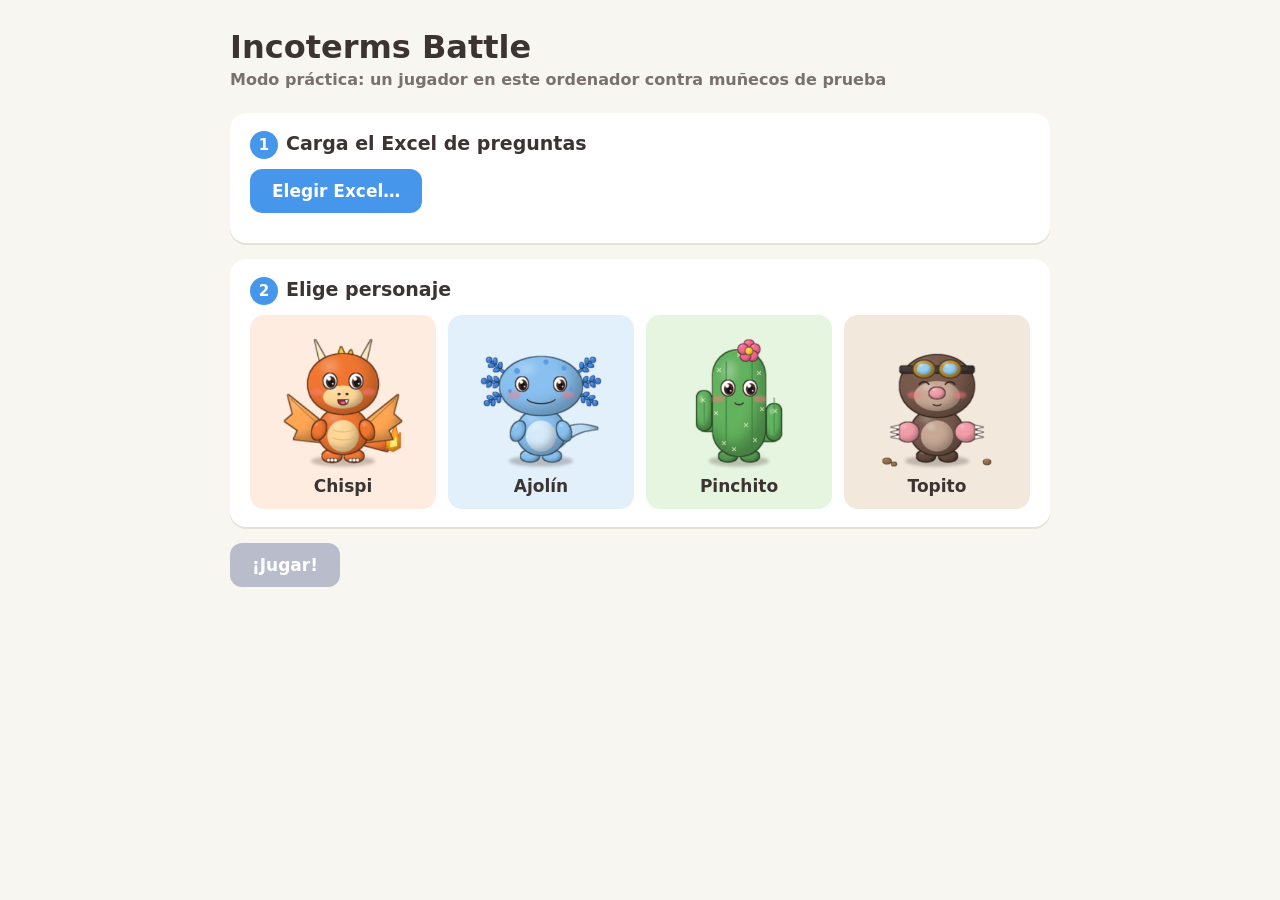
==== practica.html @ 34f5cca0 "Incoterms Battle: juego completo (fases 1-3)" ====
<!doctype html>
<html lang="es">
<head>
<meta charset="utf-8">
<meta name="viewport" content="width=device-width, initial-scale=1">
<title>Incoterms Battle · Práctica</title>
<link rel="stylesheet" href="css/estilo.css?v=9">
</head>
<body>

<div id="menu" class="pantalla">
  <div class="caja">
    <h1>Incoterms Battle</h1>
    <p class="sub">Modo práctica: un jugador en este ordenador contra muñecos de prueba</p>
    <div class="paso">
      <h2><span>1</span>Carga el Excel de preguntas</h2>
      <input type="file" id="archivo" accept=".xlsx,.xls" class="oculto">
      <button class="boton" id="botonExcel">Elegir Excel…</button>
      <div id="resumenExcel" class="resumen"></div>
    </div>
    <div class="paso">
      <h2><span>2</span>Elige personaje</h2>
      <div class="personajes" id="personajes"></div>
    </div>
    <button class="boton verde" id="botonJugar" disabled>¡Jugar!</button>
  </div>
</div>

<script src="img/sprites_datos.js?v=9"></script>
<script src="js/excel.js?v=9"></script>
<script src="js/mapa.js?v=9"></script>
<script src="js/sprites.js?v=9"></script>
<script src="js/comun.js?v=9"></script>
<script src="js/sonido.js?v=9"></script>
<script src="js/correccion.js?v=9"></script>
<script src="js/motor.js?v=9"></script>
<script src="js/practica.js?v=9"></script>
</body>
</html>
---- css/estilo.css ----
:root {
  --fondo: #1c203a;
  --barra: #1c203a;
  --texto-suave: #c8cdeb;
  --azul: #4696eb;
  --verde: #3caa5a;
  --ambar: #f0a818;
  --rojo: #e2363f;
  --crema: #f8f6f0;
  --tinta: #3c3432;
}
* { box-sizing: border-box; }
html, body { margin: 0; height: 100%; background: var(--fondo); font-family: "Segoe UI", "DejaVu Sans", Arial, sans-serif; overflow: hidden; }
button { font-family: inherit; cursor: pointer; }
.oculto { display: none !important; }

/* ---------- pantallas de menú ---------- */
.pantalla { position: fixed; inset: 0; overflow: auto; background: var(--crema); color: var(--tinta); }
.pantalla .caja { max-width: 860px; margin: 0 auto; padding: 28px 20px 60px; }
.pantalla .caja.estrecha { max-width: 480px; padding-top: 60px; }
.pantalla .caja.ancha { max-width: 1100px; }
.pantalla h1 { margin: 0 0 4px; font-size: 32px; }
.pantalla .sub { margin: 0 0 24px; color: #7a706c; font-weight: 600; }
.pantalla .pie { text-align: center; color: #7a706c; }
.pantalla .pie a { color: #4a6cb0; }
.error { color: var(--rojo); font-weight: 700; margin-top: 10px; min-height: 1.2em; }
.nota { color: #8a807c; font-size: 14px; margin: 6px 0 0; }
.campo { display: block; font-weight: 700; margin-bottom: 14px; }
.campo input { display: block; width: 100%; margin-top: 6px; padding: 12px 14px; font-size: 20px; border: 2px solid #dcd8ce; border-radius: 12px; font-family: inherit; }
.campo input:focus { outline: none; border-color: var(--azul); }
.campo input.codigo { font-size: 30px; letter-spacing: 8px; text-transform: uppercase; text-align: center; font-weight: 800; }
.campo.en-linea { display: flex; align-items: center; justify-content: space-between; gap: 16px; max-width: 420px; }
.campo.en-linea input { width: 110px; margin: 0; font-size: 18px; padding: 8px 10px; }
.boton.ancho { width: 100%; }
.boton.grande { font-size: 24px; padding: 16px 40px; }
.boton.rojo { background: var(--rojo); }
.lista-sala { display: grid; grid-template-columns: repeat(auto-fill, minmax(130px, 1fr)); gap: 10px; }
.en-sala { background: #f7f5ef; border-radius: 12px; padding: 6px 6px 10px; text-align: center; font-weight: 700; position: relative; overflow-wrap: anywhere; }
.en-sala canvas { width: 80px; height: 80px; display: block; margin: 0 auto 2px; }
.en-sala.yo { box-shadow: 0 0 0 3px var(--azul); }
.en-sala.apagado { opacity: .5; }
.en-sala .expulsar { position: absolute; top: 4px; right: 4px; border: 0; border-radius: 8px; background: #f3d6d8; color: #a8232b; font-size: 12px; font-weight: 700; padding: 3px 7px; }
.cabecera-sala { display: flex; justify-content: space-between; align-items: center; gap: 20px; margin-bottom: 20px; flex-wrap: wrap; }
.cabecera-sala .sub { margin: 0; }
.codigo-grande { font-size: 96px; font-weight: 900; letter-spacing: 14px; color: #2c3150; line-height: 1.1; }
.acciones { display: flex; flex-direction: column; gap: 10px; align-items: stretch; }
.pantalla.oscura { background: var(--fondo); color: #fff; }
.cabecera-panel { display: flex; gap: 40px; align-items: center; margin-bottom: 20px; flex-wrap: wrap; }
.cabecera-panel .acciones { margin-left: auto; }
.etiqueta { color: #9aa2cc; font-weight: 700; font-size: 14px; }
.reloj-grande { font-size: 40px; font-weight: 800; color: #ffe15a; }
.tabla-alumnos { width: 100%; border-collapse: separate; border-spacing: 0 6px; font-size: 17px; }
.tabla-alumnos th { text-align: left; color: #9aa2cc; font-size: 14px; padding: 0 10px; }
.tabla-alumnos td { background: #2a2f52; padding: 6px 10px; font-weight: 700; }
.tabla-alumnos td:first-child { border-radius: 10px 0 0 10px; width: 50px; }
.tabla-alumnos td:last-child { border-radius: 0 10px 10px 0; }
.tabla-alumnos canvas { width: 40px; height: 40px; display: block; }
.mini-vida { position: relative; width: 140px; height: 18px; background: #3c405a; border-radius: 7px; overflow: hidden; }
.mini-vida div { height: 100%; background: #5ac85a; }
.mini-vida span { position: absolute; inset: 0; text-align: center; font-size: 12px; line-height: 18px; color: #fff; }
td.vivo { color: #7be08a; } td.eliminado { color: #ff8a90; } td.desconectado { color: #c8c8d0; }

/* calendario editable y panel del profesor */
.tabla-cal { border-collapse: collapse; margin: 8px 0; }
.tabla-cal th { text-align: left; font-size: 13px; color: #8a807c; padding: 4px 8px; }
.tabla-cal td { padding: 3px 8px; }
.tabla-cal input, .tabla-cal select, .ancho-sel select { font-family: inherit; font-size: 16px; padding: 6px 8px; border: 2px solid #dcd8ce; border-radius: 8px; }
.tabla-cal input { width: 80px; }
.tabla-cal .quitar { border: 0; background: #f3d6d8; color: #a8232b; border-radius: 8px; padding: 6px 10px; font-weight: 700; }
.botones-cal { display: flex; gap: 8px; margin-bottom: 14px; }
.botones-cal .boton { padding: 8px 14px; font-size: 14px; }
.campo.ancho-sel { max-width: 640px; }
.cabecera-panel { gap: 30px; }
.cabecera-panel .acciones.fila { flex-direction: row; flex-wrap: wrap; }
.cabecera-panel .acciones .boton { padding: 10px 16px; font-size: 15px; }
.reloj-grande.lila { color: #cbb8ff; } .reloj-grande.blanco { color: #fff; letter-spacing: 3px; }
#proximoEj { font-size: 30px; }
.caja-ej { background: #2a2f52; border-radius: 12px; padding: 10px 14px; margin-bottom: 14px; display: flex; flex-wrap: wrap; gap: 12px; align-items: center; justify-content: space-between; font-size: 17px; }
.caja-ej .boton { padding: 6px 12px; font-size: 14px; }
.solucion { flex-basis: 100%; background: #fff; color: var(--tinta); border-radius: 10px; padding: 10px 14px; font-size: 15px; }
.solucion pre { white-space: pre-wrap; font-family: inherit; margin: 6px 0 0; }
.panel-dos { display: grid; grid-template-columns: 1fr 260px; gap: 20px; align-items: start; }
.rankings { display: flex; flex-direction: column; gap: 14px; }
.ranking { background: #2a2f52; border-radius: 12px; padding: 10px 14px; }
.ranking.lila { background: #3a3366; }
.ranking h3 { margin: 0 0 6px; font-size: 16px; color: #ffe15a; }
.ranking.lila h3 { color: #cbb8ff; }
.ranking ol { margin: 0; padding-left: 22px; }
.ranking li { padding: 2px 0; font-weight: 700; }
.ranking li b { float: right; }
td.fantasma { color: #cbb8ff; }

/* pantalla final */
.final { max-width: 1260px; margin: 0 auto; padding: 22px 16px 40px; }
.final-titulo { text-align: center; font-size: 40px; margin: 0; }
.final-subtitulo { text-align: center; color: #7a706c; font-weight: 700; margin: 4px 0 18px; }
.final-dos { display: grid; grid-template-columns: 1fr 1fr; gap: 22px; }
@media (max-width: 900px) { .final-dos { grid-template-columns: 1fr; } }
.final-panel { background: #fff3d6; border: 2px solid #ecc76a; border-radius: 22px; padding: 18px 22px; }
.final-panel h2 { text-align: center; margin: 0; color: #9a6a00; text-transform: uppercase; letter-spacing: 1px; font-size: clamp(17px, 2.1vw, 26px); white-space: nowrap; }
.final-panel h2::before, .final-panel h2::after { content: " 👑 "; }
.final-sub { text-align: center; color: #7a706c; font-weight: 700; font-size: 14px; margin: 4px 0 10px; }
.final-panel.oscuro { background: #332e52; border-color: #6c5cc8; color: #fff; }
.final-panel.oscuro h2 { color: #e2d6ff; }
.final-panel.oscuro .final-sub, .final-panel.oscuro .final-pie { color: #b8a8f0; }
.podio { display: flex; justify-content: center; align-items: flex-end; gap: 12px; margin: 6px 0 12px; }
.podio-col, .podio-hueco { width: 31%; text-align: center; }
.podio-col canvas { display: block; margin: 0 auto -6px; }
.podio-bloque { border: 3px solid #fff; border-radius: 12px; padding: 8px 4px; color: #3c3432; }
.p1 .podio-bloque { background: #f5c637; min-height: 160px; }
.p2 .podio-bloque { background: #c3c9d6; min-height: 125px; }
.p3 .podio-bloque { background: #d4884f; min-height: 100px; }
.oscuro .p1 .podio-bloque { background: #cbb8ff; } .oscuro .p2 .podio-bloque { background: #a99ce0; } .oscuro .p3 .podio-bloque { background: #8f7cd0; }
.podio-col.yo .podio-bloque { box-shadow: 0 0 0 4px #e8582a; }
.oscuro .podio-col.yo .podio-bloque { box-shadow: 0 0 0 4px #ffd36a; }
.podio-nombre { font-weight: 800; font-size: 18px; overflow-wrap: anywhere; }
.podio-puntos { font-weight: 900; font-size: 28px; color: #fff; text-shadow: 0 1px 2px rgba(0,0,0,.3); }
.podio-detalle { font-size: 12px; font-weight: 700; color: #4a3a20; }
.podio-pos { font-weight: 800; color: #7a706c; margin-top: 4px; }
.oscuro .podio-pos { color: #b8a8f0; }
.final-lista { display: flex; flex-direction: column; gap: 6px; }
.final-fila { display: flex; align-items: center; gap: 10px; background: #fff; border: 2px solid #eee4cf; border-radius: 10px; padding: 4px 12px; }
.oscuro .final-fila { background: #45406a; border-color: #5a5288; }
.final-fila.yo { border-color: #e8582a; }
.oscuro .final-fila.yo { border-color: #ffd36a; }
.final-fila .pos { width: 24px; font-weight: 800; color: #8a807c; font-size: 18px; }
.oscuro .final-fila .pos { color: #b8a8f0; }
.final-fila .nom { flex: 1; display: flex; flex-direction: column; line-height: 1.15; }
.final-fila .nom small { color: #8a807c; font-weight: 700; }
.oscuro .final-fila .nom small { color: #b8a8f0; }
.final-fila .pts { font-weight: 900; font-size: 20px; }
.final-pie { text-align: center; color: #8a807c; font-size: 13px; font-weight: 700; margin: 12px 0 0; }
.acciones-final { text-align: center; margin-top: 20px; display: flex; gap: 12px; justify-content: center; }

/* cartel encima del juego (eliminado, pausa…) */
#cartel { position: absolute; left: 0; top: 84px; width: 960px; height: 640px; background: rgba(20,22,40,.55); display: flex; align-items: center; justify-content: center; }
.caja-cartel { background: #fff; color: var(--tinta); border-radius: 18px; padding: 26px 30px; max-width: 560px; text-align: center; }
.caja-cartel h2 { margin: 0 0 8px; font-size: 26px; }
.caja-cartel p { margin: 0; font-size: 17px; line-height: 1.4; }
.paso { background: #fff; border-radius: 16px; padding: 18px 20px; margin-bottom: 16px; box-shadow: 0 2px 0 #e6e1d6; }
.paso h2 { margin: 0 0 10px; font-size: 19px; }
.paso h2 span { display: inline-block; width: 28px; height: 28px; line-height: 28px; text-align: center; border-radius: 50%; background: var(--azul); color: #fff; font-size: 15px; margin-right: 8px; }
.boton { border: 0; border-radius: 12px; padding: 12px 22px; font-size: 17px; font-weight: 700; color: #fff; background: var(--azul); }
.boton.verde { background: var(--verde); }
.boton.gris { background: #8a8fa8; }
.boton:disabled { background: #b9bccb; cursor: not-allowed; }
.resumen { margin-top: 12px; font-size: 15px; line-height: 1.5; }
.resumen .ok { color: #2d8a4a; font-weight: 700; }
.resumen .aviso { color: #b06a00; }
.resumen .error { color: var(--rojo); font-weight: 700; margin: 0; }
.personajes { display: grid; grid-template-columns: repeat(4, 1fr); gap: 12px; }
.tarjeta-pj { border: 3px solid transparent; border-radius: 14px; padding: 8px 6px 10px; text-align: center; font-weight: 700; font-size: 17px; color: var(--tinta); }
.tarjeta-pj canvas { width: 100%; max-width: 150px; aspect-ratio: 1; display: block; margin: 0 auto; }
.tarjeta-pj.sel { border-color: var(--azul); box-shadow: 0 0 0 3px #cfe2fb; }
.pj-chispi { background: #ffece0; } .pj-ajolin { background: #e2f0fc; } .pj-pinchito { background: #e6f5e0; } .pj-topito { background: #f2e8dc; }

/* ---------- juego ---------- */
#juego { position: absolute; width: 960px; height: 798px; transform-origin: 0 0; background: var(--fondo); color: #fff; user-select: none; }
#hudArriba { position: absolute; left: 0; top: 0; width: 960px; height: 84px; }
#lienzo { position: absolute; left: 0; top: 84px; width: 960px; height: 640px; display: block; }
#hudAbajo { position: absolute; left: 0; top: 724px; width: 960px; height: 74px; }
#iconoPj { position: absolute; left: 18px; top: 18px; width: 48px; height: 48px; border-radius: 50%; border: 3px solid #ffbe28; background: #eb5a28; }
#nombrePj { position: absolute; left: 80px; top: 10px; font-size: 17px; font-weight: 700; }
#barraVida { position: absolute; left: 80px; top: 40px; width: 220px; height: 20px; border-radius: 8px; background: #3c405a; overflow: hidden; }
#barraVidaRelleno { height: 100%; background: #5ac85a; border-radius: 8px; transition: width .3s, background .3s; }
#textoVida { position: absolute; inset: 0; text-align: center; font-size: 13px; font-weight: 700; line-height: 20px; color: #142814; }
#contador { position: absolute; left: 330px; width: 300px; top: 31px; text-align: center; color: #b4bee6; font-size: 15px; font-weight: 700; }
#botonSonido { position: absolute; left: 662px; top: 24px; width: 40px; height: 36px; border: 0; border-radius: 10px; background: #343a5c; font-size: 18px; line-height: 36px; padding: 0; }
#botonSonido:hover { background: #454c74; }
#luna { position: absolute; left: 730px; top: 14px; width: 56px; height: 56px; }
#textoEjercicio { position: absolute; left: 792px; top: 18px; color: #c8cdeb; font-size: 14px; font-weight: 700; }
#relojEjercicio { position: absolute; left: 792px; top: 36px; color: #ffe15a; font-size: 24px; font-weight: 800; }
#estado { position: absolute; left: 24px; top: 12px; width: 330px; color: var(--texto-suave); font-size: 16px; font-weight: 700; line-height: 22px; }
#estadoAtaque { display: block; font-size: 13px; color: #8f96c0; }
#estadoAtaque.listo { color: #ffd36a; }
.casilla { position: absolute; top: 16px; height: 42px; border-radius: 10px; background: #343a5c; color: #7880aa; font-size: 16px; font-weight: 700; display: flex; align-items: center; justify-content: center; gap: 8px; }
.casilla canvas { filter: grayscale(1) opacity(.5); }
.casilla.on canvas { filter: none; }
#casEscudo { left: 370px; width: 180px; }
#casEscudo.on { background: var(--verde); color: #fff; }
#casPotenciador { left: 560px; width: 180px; }
#casPotenciador.on { background: var(--ambar); color: #fff; }
#botonPregunta { position: absolute; left: 755px; top: 16px; width: 185px; height: 42px; border: 0; border-radius: 10px; background: var(--azul); color: #fff; font-size: 16px; font-weight: 700; }
#botonPregunta:disabled { background: #343a5c; color: #7880aa; cursor: default; }

/* panel de pregunta */
#panelPregunta { position: absolute; left: 40px; right: 40px; bottom: 90px; background: #fff; color: var(--tinta); border-radius: 18px; padding: 18px 22px 16px; box-shadow: 0 10px 30px rgba(0,0,0,.35); }
#panelPregunta .cabecera { display: flex; justify-content: space-between; align-items: center; margin-bottom: 8px; color: #8a807c; font-size: 14px; font-weight: 700; }
#panelPregunta .cabecera button { border: 0; background: #eef0f6; color: #5a6080; border-radius: 8px; padding: 5px 10px; font-weight: 700; font-size: 13px; }
#textoPregunta { font-size: 21px; font-weight: 700; margin: 0 0 14px; line-height: 1.3; }
#opciones { display: grid; grid-template-columns: 1fr 1fr; gap: 8px; }
.opcion { text-align: left; border: 2px solid #e2e4ee; background: #f7f8fc; border-radius: 12px; padding: 10px 12px; font-size: 16px; color: var(--tinta); display: flex; gap: 10px; align-items: flex-start; line-height: 1.3; }
.opcion b { flex: 0 0 26px; height: 26px; border-radius: 50%; background: #dfe6f7; color: #3a64b0; text-align: center; line-height: 26px; font-size: 14px; }
.opcion:hover:not(:disabled) { border-color: var(--azul); background: #eef5ff; }
.opcion:disabled { cursor: default; }
.opcion.correcta { border-color: var(--verde); background: #e6f6ea; }
.opcion.correcta b { background: var(--verde); color: #fff; }
.opcion.fallada { border-color: var(--rojo); background: #fdecee; }
.opcion.fallada b { background: var(--rojo); color: #fff; }
#resultado { margin-top: 12px; padding: 12px 14px; border-radius: 12px; font-size: 16px; line-height: 1.4; display: flex; gap: 14px; align-items: center; }
#resultado.bien { background: #e6f6ea; }
#resultado.mal { background: #fdecee; }
#resultado .txt { flex: 1; }
#resultado .titulo { font-weight: 800; font-size: 18px; display: block; margin-bottom: 2px; }
#resultado.bien .titulo { color: #2d8a4a; } #resultado.mal .titulo { color: #c42a33; }

/* panel de ejercicio grande (tapa el mapa) */
#panelEjercicio { position: absolute; left: 24px; right: 24px; top: 96px; bottom: 86px; background: #fff; color: var(--tinta); border-radius: 18px; padding: 14px 22px 14px; box-shadow: 0 10px 30px rgba(0,0,0,.35); display: flex; flex-direction: column; gap: 8px; }
#panelEjercicio .cabecera { display: flex; justify-content: space-between; align-items: center; }
#ejTitulo { font-size: 19px; font-weight: 800; color: #5a3ca8; }
#panelEjercicio .cabecera button { border: 0; background: #eef0f6; color: #5a6080; border-radius: 8px; padding: 5px 10px; font-weight: 700; font-size: 13px; }
#ejAviso { font-size: 14px; font-weight: 700; color: #8a807c; }
#ejEnunciado { flex: 1; overflow: auto; background: #f8f6f0; border-radius: 12px; padding: 8px 16px; font-size: 15.5px; line-height: 1.45; user-select: text; }
#ejEnunciado p { margin: 6px 0; }
#ejEnunciado ul { margin: 4px 0 8px; padding-left: 22px; }
#ejEnunciado li { margin: 1px 0; }
#ejFormato { font-size: 14px; color: #6a6260; }
#ejFormato:empty { display: none; }
#ejCampos { display: flex; gap: 12px; flex-wrap: wrap; }
.ej-campo { display: flex; flex-direction: column; font-weight: 700; font-size: 14px; flex: 1 1 160px; }
.ej-campo.corto { flex: 0 0 120px; }
.ej-campo.largo { flex: 3 1 300px; }
.ej-campo input { margin-top: 4px; padding: 9px 12px; font-size: 18px; border: 2px solid #dcd8ce; border-radius: 10px; font-family: inherit; }
.ej-campo input:focus { outline: none; border-color: var(--azul); }
.ej-pie { display: flex; align-items: center; gap: 12px; }
#ejMensaje { flex: 1; font-weight: 700; font-size: 15px; }
#ejMensaje.mal { color: #c42a33; } #ejMensaje.bien { color: #2d8a4a; }
#ejSaltarTexto { color: #8a807c; font-size: 14px; font-weight: 600; }
.ej-pie .boton { padding: 10px 20px; font-size: 16px; }

/* avisos */
#avisos { position: absolute; left: 0; right: 0; top: 100px; display: flex; flex-direction: column; align-items: center; gap: 6px; pointer-events: none; }
.aviso-flotante { background: rgba(28,32,58,.92); color: #fff; padding: 10px 18px; border-radius: 12px; font-weight: 700; font-size: 17px; animation: aparece .25s ease-out; }
@keyframes aparece { from { transform: translateY(-8px); opacity: 0; } }

/* herramientas de prueba */
#pruebas { position: absolute; left: 8px; top: 92px; z-index: 5; font-size: 14px; }
#pruebas > button { border: 0; border-radius: 10px; padding: 6px 12px; background: #fff3c4; color: #6a5200; font-weight: 700; opacity: .9; }
#pruebasMenu { position: absolute; top: 36px; left: 0; width: 330px; background: #fff; border-radius: 12px; padding: 10px; display: flex; flex-direction: column; gap: 6px; box-shadow: 0 6px 20px rgba(0,0,0,.35); }
#pruebasMenu button { border: 0; border-radius: 8px; padding: 7px 10px; background: #eef0f6; color: #2c3150; font-weight: 600; text-align: left; }
#pruebasMenu button:hover { background: #dfe6f7; }
#pruebasMenu .nota { color: #8a807c; font-size: 12px; max-width: 230px; }
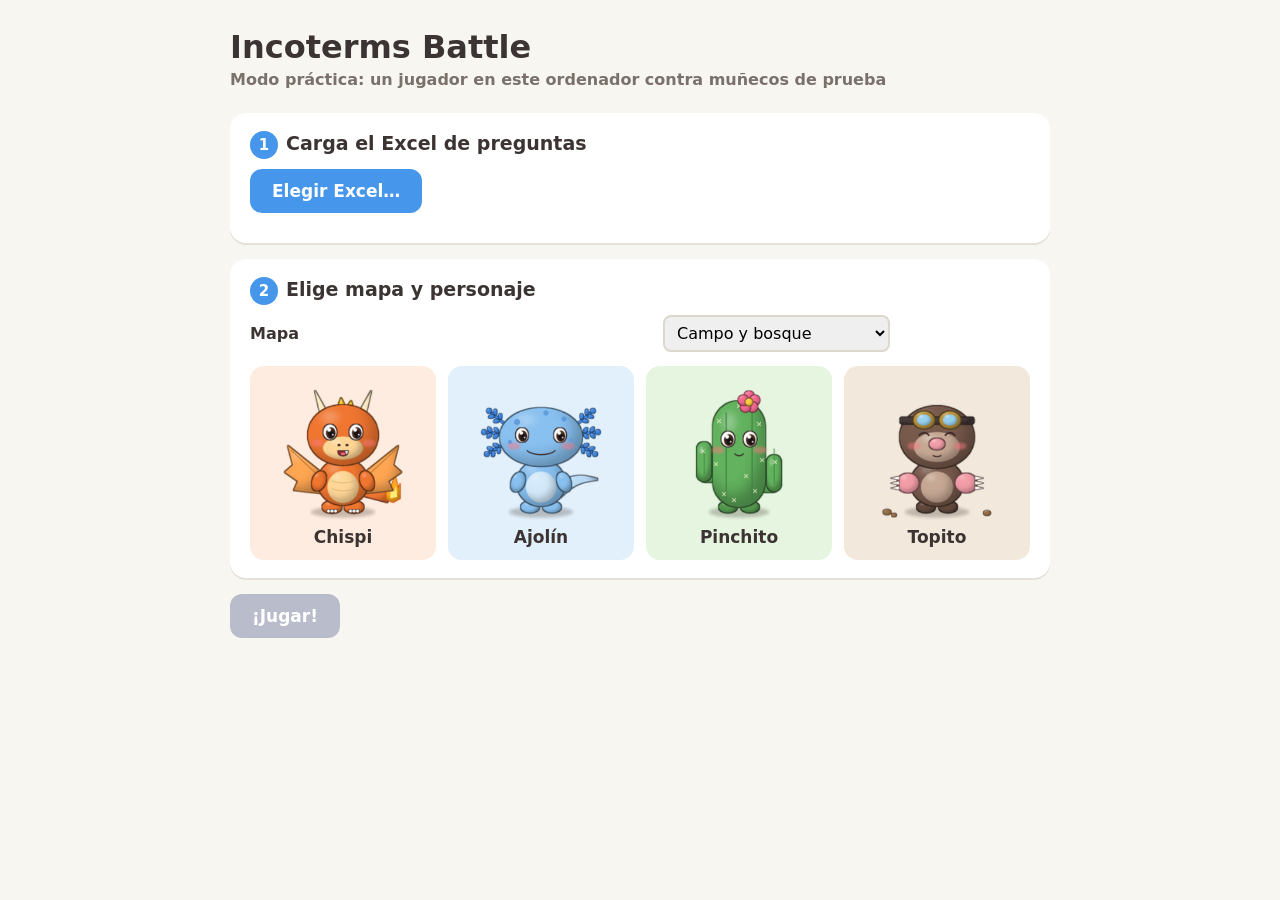
==== commit d9130306: "Nuevo mapa: Arnedo (zona del IES Celso Díaz) y elección de mapa al crear la partida Co-Authored-By: " ====
--- a/practica.html
+++ b/practica.html
@@ -4,7 +4,7 @@
 <meta charset="utf-8">
 <meta name="viewport" content="width=device-width, initial-scale=1">
 <title>Incoterms Battle · Práctica</title>
-<link rel="stylesheet" href="css/estilo.css?v=9">
+<link rel="stylesheet" href="css/estilo.css?v=12">
 </head>
 <body>
 
@@ -19,21 +19,23 @@
       <div id="resumenExcel" class="resumen"></div>
     </div>
     <div class="paso">
-      <h2><span>2</span>Elige personaje</h2>
+      <h2><span>2</span>Elige mapa y personaje</h2>
+      <label class="campo en-linea ancho-sel">Mapa<select id="selMapa"></select></label>
       <div class="personajes" id="personajes"></div>
     </div>
     <button class="boton verde" id="botonJugar" disabled>¡Jugar!</button>
   </div>
 </div>
 
-<script src="img/sprites_datos.js?v=9"></script>
-<script src="js/excel.js?v=9"></script>
-<script src="js/mapa.js?v=9"></script>
-<script src="js/sprites.js?v=9"></script>
-<script src="js/comun.js?v=9"></script>
-<script src="js/sonido.js?v=9"></script>
-<script src="js/correccion.js?v=9"></script>
-<script src="js/motor.js?v=9"></script>
-<script src="js/practica.js?v=9"></script>
+<script src="img/sprites_datos.js?v=12"></script>
+<script src="js/excel.js?v=12"></script>
+<script src="js/ciudad.js?v=12"></script>
+<script src="js/mapa.js?v=12"></script>
+<script src="js/sprites.js?v=12"></script>
+<script src="js/comun.js?v=12"></script>
+<script src="js/sonido.js?v=12"></script>
+<script src="js/correccion.js?v=12"></script>
+<script src="js/motor.js?v=12"></script>
+<script src="js/practica.js?v=12"></script>
 </body>
 </html>
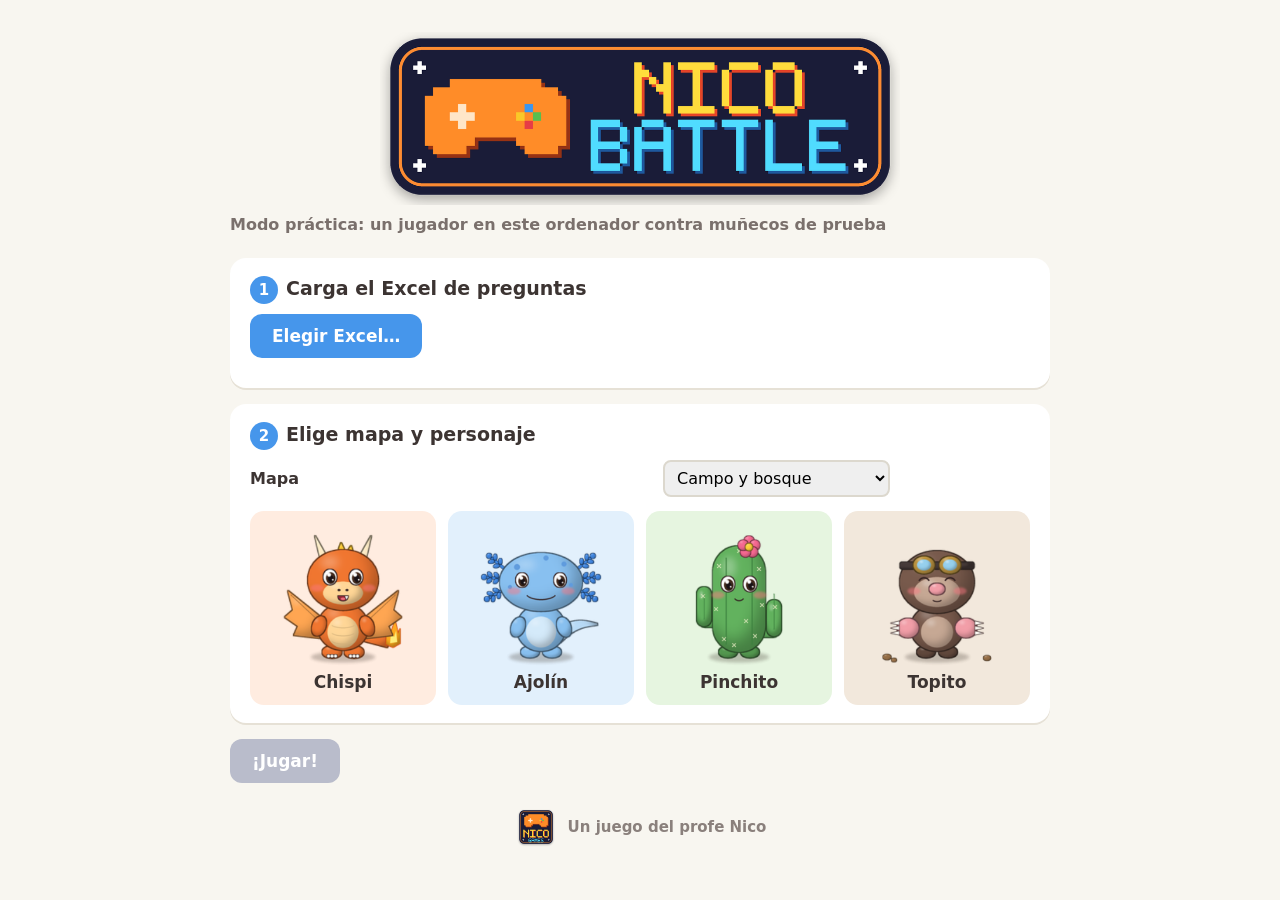
==== commit 19f3f46c: "Nico Battle: nuevo nombre, título y logo; más tiempo de movimiento; avanzar solo al acertar; botón «" ====
--- a/practica.html
+++ b/practica.html
@@ -3,14 +3,14 @@
 <head>
 <meta charset="utf-8">
 <meta name="viewport" content="width=device-width, initial-scale=1">
-<title>Incoterms Battle · Práctica</title>
-<link rel="stylesheet" href="css/estilo.css?v=12">
+<title>Nico Battle · Práctica</title>
+<link rel="stylesheet" href="css/estilo.css?v=14">
 </head>
 <body>
 
 <div id="menu" class="pantalla">
   <div class="caja">
-    <h1>Incoterms Battle</h1>
+    <img src="img/titulo.png?v=14" alt="Nico Battle" class="titulo-juego">
     <p class="sub">Modo práctica: un jugador en este ordenador contra muñecos de prueba</p>
     <div class="paso">
       <h2><span>1</span>Carga el Excel de preguntas</h2>
@@ -24,18 +24,19 @@
       <div class="personajes" id="personajes"></div>
     </div>
     <button class="boton verde" id="botonJugar" disabled>¡Jugar!</button>
+    <div class="firma"><img src="img/logo_nico.png?v=14" alt="Logo de Nico">Un juego del profe Nico</div>
   </div>
 </div>
 
-<script src="img/sprites_datos.js?v=12"></script>
-<script src="js/excel.js?v=12"></script>
-<script src="js/ciudad.js?v=12"></script>
-<script src="js/mapa.js?v=12"></script>
-<script src="js/sprites.js?v=12"></script>
-<script src="js/comun.js?v=12"></script>
-<script src="js/sonido.js?v=12"></script>
-<script src="js/correccion.js?v=12"></script>
-<script src="js/motor.js?v=12"></script>
-<script src="js/practica.js?v=12"></script>
+<script src="img/sprites_datos.js?v=14"></script>
+<script src="js/excel.js?v=14"></script>
+<script src="js/ciudad.js?v=14"></script>
+<script src="js/mapa.js?v=14"></script>
+<script src="js/sprites.js?v=14"></script>
+<script src="js/comun.js?v=14"></script>
+<script src="js/sonido.js?v=14"></script>
+<script src="js/correccion.js?v=14"></script>
+<script src="js/motor.js?v=14"></script>
+<script src="js/practica.js?v=14"></script>
 </body>
 </html>
--- a/css/estilo.css
+++ b/css/estilo.css
@@ -240,3 +240,10 @@
 #pruebasMenu button { border: 0; border-radius: 8px; padding: 7px 10px; background: #eef0f6; color: #2c3150; font-weight: 600; text-align: left; }
 #pruebasMenu button:hover { background: #dfe6f7; }
 #pruebasMenu .nota { color: #8a807c; font-size: 12px; max-width: 230px; }
+
+/* título del juego y firma de Nico */
+.titulo-juego { display: block; width: 100%; max-width: 520px; margin: 0 auto 10px; }
+.titulo-juego.izquierda { margin: 0 0 10px; max-width: 420px; }
+.firma { display: flex; align-items: center; justify-content: center; gap: 10px; margin-top: 22px; color: #8a807c; font-weight: 700; font-size: 15px; }
+.firma img { width: 44px; height: 44px; }
+.pantalla.oscura .firma { color: #9aa2cc; }
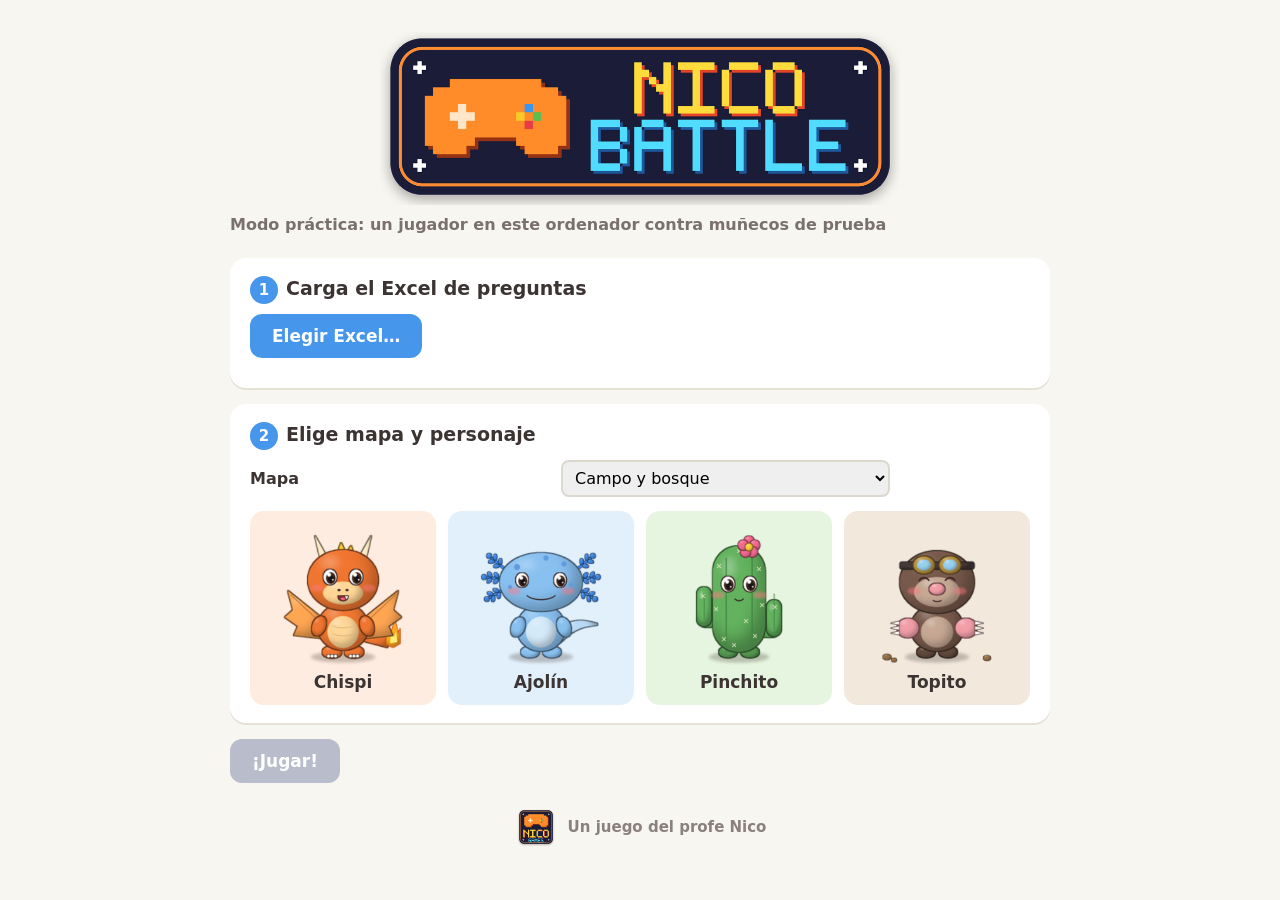
==== commit e0326e2b: "Mapas nuevos: Puerto de mercancías y Pantano encantado (con peligros) Puerto: carretillas y grúas qu" ====
--- a/practica.html
+++ b/practica.html
@@ -4,13 +4,13 @@
 <meta charset="utf-8">
 <meta name="viewport" content="width=device-width, initial-scale=1">
 <title>Nico Battle · Práctica</title>
-<link rel="stylesheet" href="css/estilo.css?v=14">
+<link rel="stylesheet" href="css/estilo.css?v=17">
 </head>
 <body>
 
 <div id="menu" class="pantalla">
   <div class="caja">
-    <img src="img/titulo.png?v=14" alt="Nico Battle" class="titulo-juego">
+    <img src="img/titulo.png?v=17" alt="Nico Battle" class="titulo-juego">
     <p class="sub">Modo práctica: un jugador en este ordenador contra muñecos de prueba</p>
     <div class="paso">
       <h2><span>1</span>Carga el Excel de preguntas</h2>
@@ -24,19 +24,20 @@
       <div class="personajes" id="personajes"></div>
     </div>
     <button class="boton verde" id="botonJugar" disabled>¡Jugar!</button>
-    <div class="firma"><img src="img/logo_nico.png?v=14" alt="Logo de Nico">Un juego del profe Nico</div>
+    <div class="firma"><img src="img/logo_nico.png?v=17" alt="Logo de Nico">Un juego del profe Nico</div>
   </div>
 </div>
 
-<script src="img/sprites_datos.js?v=14"></script>
-<script src="js/excel.js?v=14"></script>
-<script src="js/ciudad.js?v=14"></script>
-<script src="js/mapa.js?v=14"></script>
-<script src="js/sprites.js?v=14"></script>
-<script src="js/comun.js?v=14"></script>
-<script src="js/sonido.js?v=14"></script>
-<script src="js/correccion.js?v=14"></script>
-<script src="js/motor.js?v=14"></script>
-<script src="js/practica.js?v=14"></script>
+<script src="img/sprites_datos.js?v=17"></script>
+<script src="js/excel.js?v=17"></script>
+<script src="js/ciudad.js?v=17"></script>
+<script src="js/mapa.js?v=17"></script>
+<script src="js/sprites.js?v=17"></script>
+<script src="js/comun.js?v=17"></script>
+<script src="js/sonido.js?v=17"></script>
+<script src="js/correccion.js?v=17"></script>
+<script src="js/peligros.js?v=17"></script>
+  <script src="js/motor.js?v=17"></script>
+<script src="js/practica.js?v=17"></script>
 </body>
 </html>
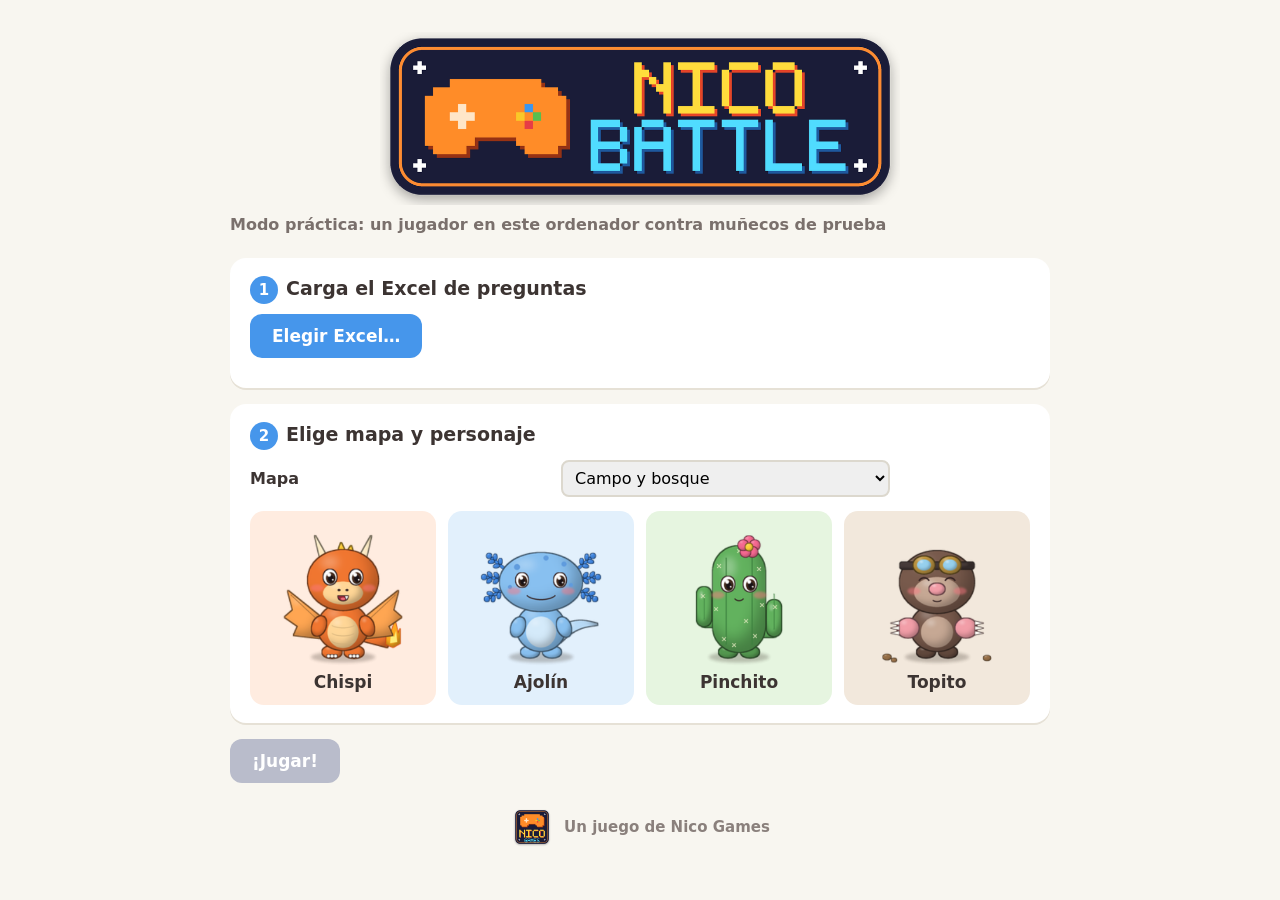
==== commit 7986c1ea: "Firma: «Un juego de Nico Games» en lugar de «profe Nico» Co-Authored-By: Claude Opus 5.5 <noreply@an" ====
--- a/practica.html
+++ b/practica.html
@@ -4,13 +4,13 @@
 <meta charset="utf-8">
 <meta name="viewport" content="width=device-width, initial-scale=1">
 <title>Nico Battle · Práctica</title>
-<link rel="stylesheet" href="css/estilo.css?v=17">
+<link rel="stylesheet" href="css/estilo.css?v=18">
 </head>
 <body>
 
 <div id="menu" class="pantalla">
   <div class="caja">
-    <img src="img/titulo.png?v=17" alt="Nico Battle" class="titulo-juego">
+    <img src="img/titulo.png?v=18" alt="Nico Battle" class="titulo-juego">
     <p class="sub">Modo práctica: un jugador en este ordenador contra muñecos de prueba</p>
     <div class="paso">
       <h2><span>1</span>Carga el Excel de preguntas</h2>
@@ -24,20 +24,20 @@
       <div class="personajes" id="personajes"></div>
     </div>
     <button class="boton verde" id="botonJugar" disabled>¡Jugar!</button>
-    <div class="firma"><img src="img/logo_nico.png?v=17" alt="Logo de Nico">Un juego del profe Nico</div>
+    <div class="firma"><img src="img/logo_nico.png?v=18" alt="Logo de Nico">Un juego de Nico Games</div>
   </div>
 </div>
 
-<script src="img/sprites_datos.js?v=17"></script>
-<script src="js/excel.js?v=17"></script>
-<script src="js/ciudad.js?v=17"></script>
-<script src="js/mapa.js?v=17"></script>
-<script src="js/sprites.js?v=17"></script>
-<script src="js/comun.js?v=17"></script>
-<script src="js/sonido.js?v=17"></script>
-<script src="js/correccion.js?v=17"></script>
-<script src="js/peligros.js?v=17"></script>
-  <script src="js/motor.js?v=17"></script>
-<script src="js/practica.js?v=17"></script>
+<script src="img/sprites_datos.js?v=18"></script>
+<script src="js/excel.js?v=18"></script>
+<script src="js/ciudad.js?v=18"></script>
+<script src="js/mapa.js?v=18"></script>
+<script src="js/sprites.js?v=18"></script>
+<script src="js/comun.js?v=18"></script>
+<script src="js/sonido.js?v=18"></script>
+<script src="js/correccion.js?v=18"></script>
+<script src="js/peligros.js?v=18"></script>
+  <script src="js/motor.js?v=18"></script>
+<script src="js/practica.js?v=18"></script>
 </body>
 </html>
